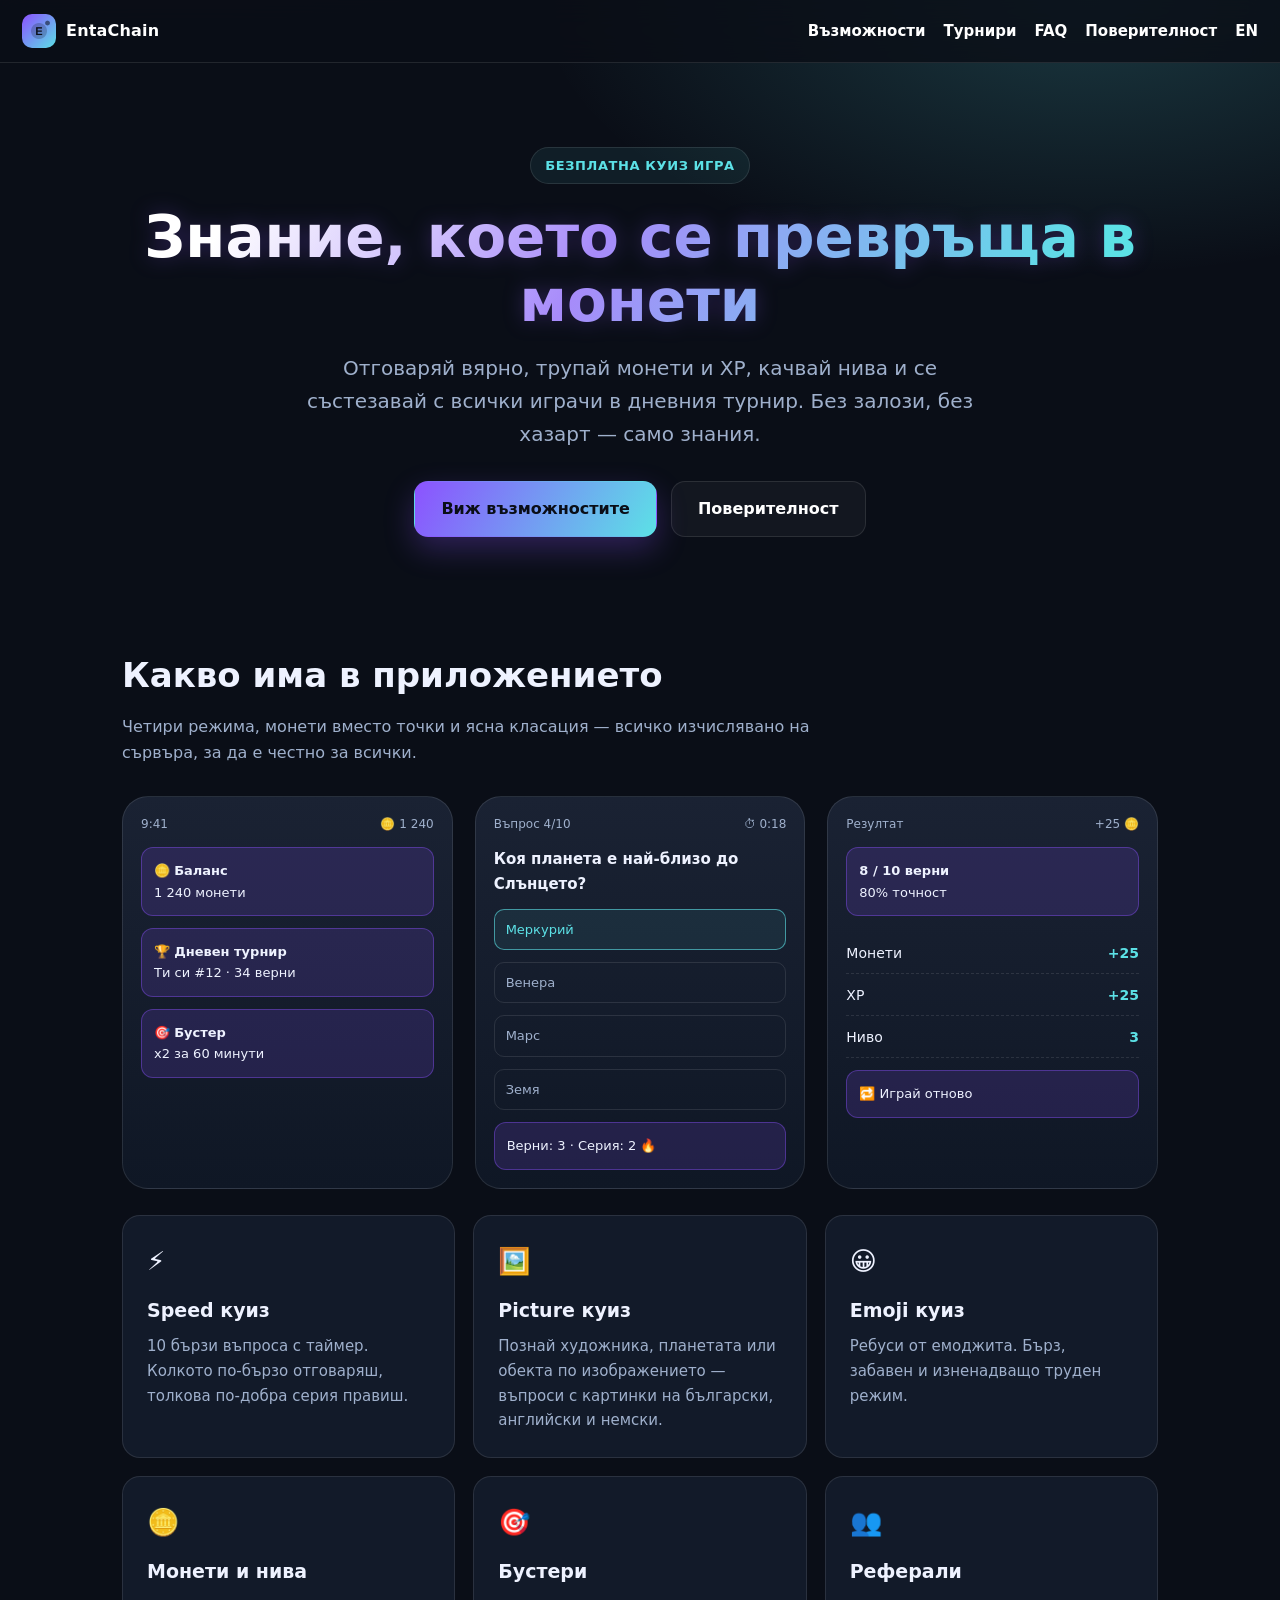
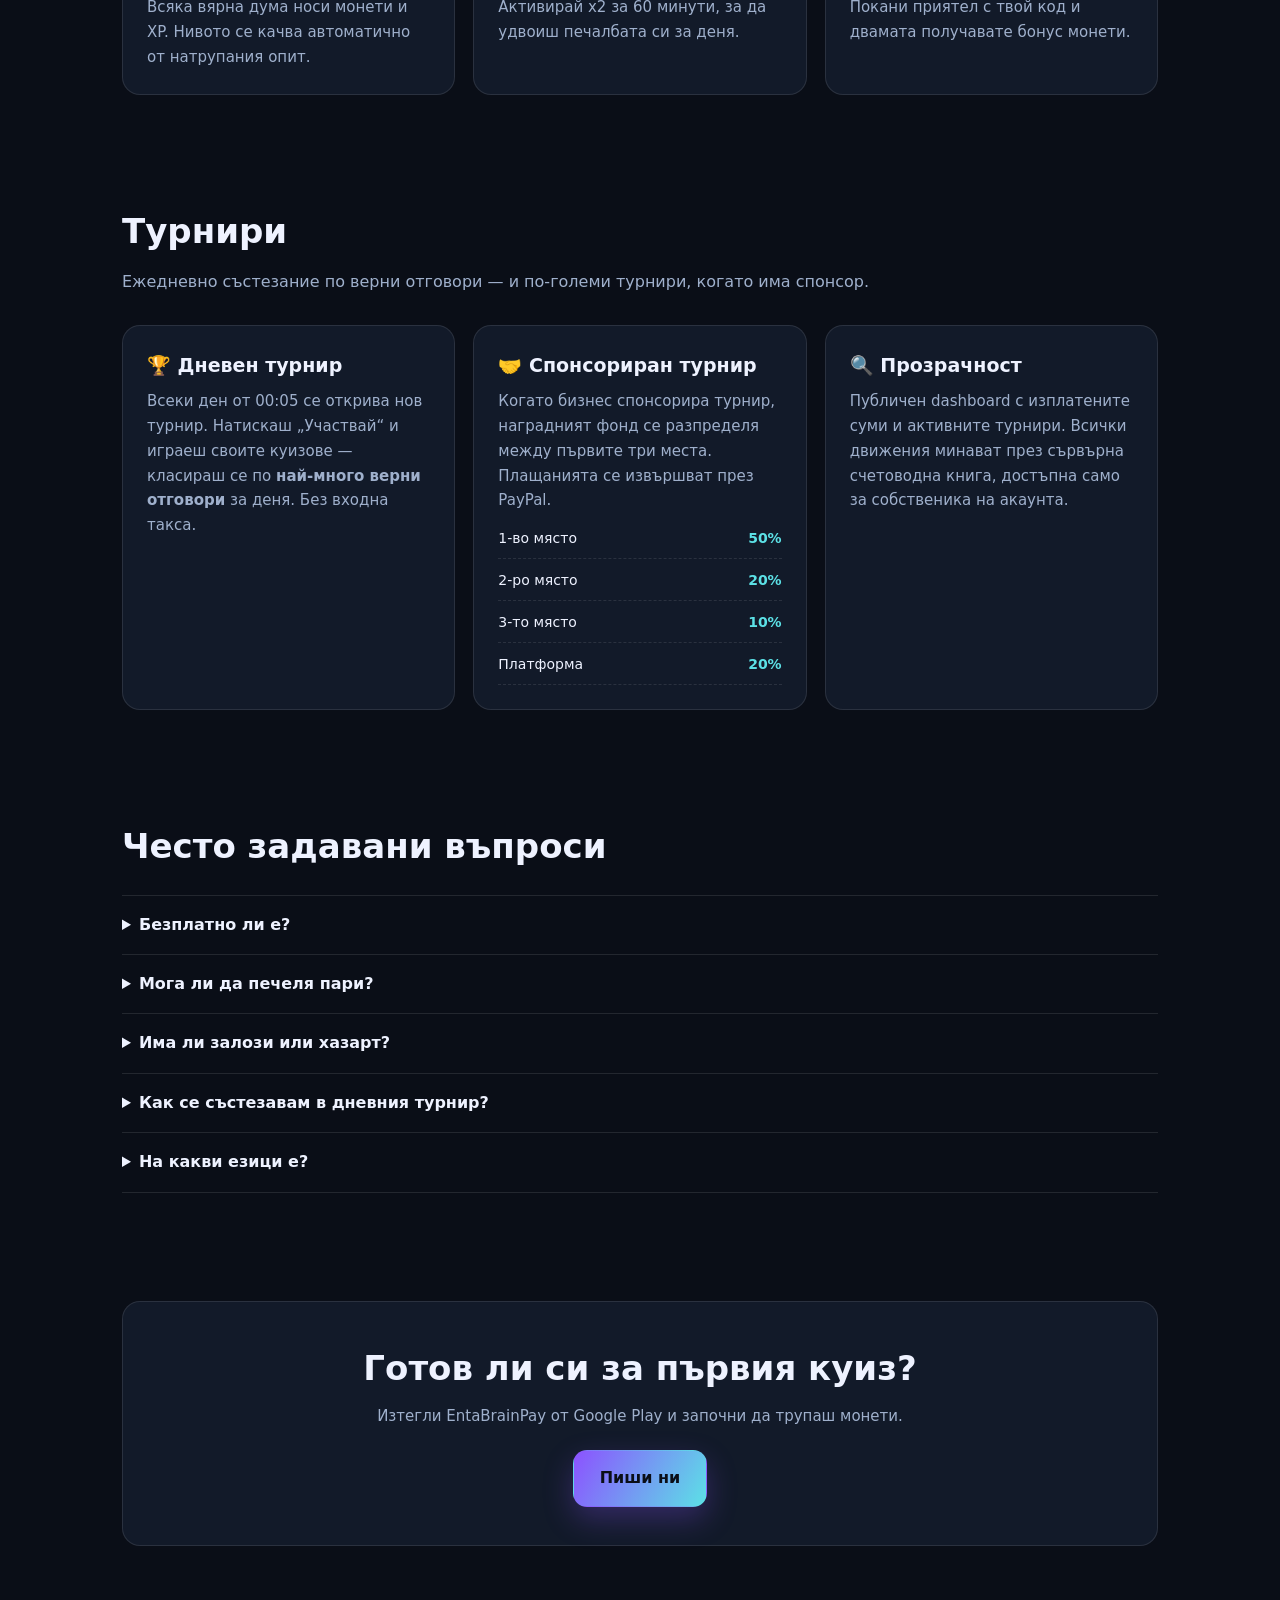
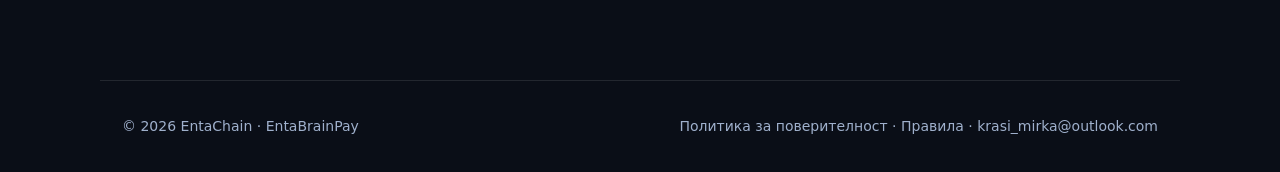
==== index.html @ c228e0cb "Начален сайт на EntaChain / EntaBrainPay" ====
<!DOCTYPE html>
<html lang="bg">
<head>
<meta charset="utf-8">
<meta name="viewport" content="width=device-width, initial-scale=1">
<title>EntaBrainPay — куиз игри с монети, нива и дневни турнири</title>
<meta name="description" content="EntaBrainPay е безплатна куиз игра: отговаряй вярно, трупай монети и XP, качвай нива и се състезавай в дневни турнири. Без залози и без хазарт.">
<meta name="theme-color" content="#0a0e17">
<link rel="canonical" href="https://promiraeva.github.io/entachain/">
<link rel="icon" type="image/png" href="media/logo.png">
<meta property="og:type" content="website">
<meta property="og:url" content="https://promiraeva.github.io/entachain/">
<meta property="og:title" content="EntaBrainPay — куиз игри с монети, нива и дневни турнири">
<meta property="og:description" content="EntaBrainPay е безплатна куиз игра: отговаряй вярно, трупай монети и XP, качвай нива и се състезавай в дневни турнири. Без залози и без хазарт.">
<meta property="og:image" content="https://promiraeva.github.io/entachain/media/og.png">
<meta property="og:locale" content="bg_BG">
<meta name="twitter:card" content="summary_large_image">
<meta name="twitter:title" content="EntaBrainPay — куиз игри с монети, нива и дневни турнири">
<meta name="twitter:description" content="EntaBrainPay е безплатна куиз игра: отговаряй вярно, трупай монети и XP, качвай нива и се състезавай в дневни турнири. Без залози и без хазарт.">
<link rel="stylesheet" href="style.css">

</head>
<body>
<header>
  <a class="brand" href="index.html"><img src="media/logo.png" alt="EntaChain logo">EntaChain</a>
  <nav>
    <a href="index.html#features">Възможности</a>
    <a href="index.html#tournaments">Турнири</a>
    <a href="index.html#faq">FAQ</a>
    <a href="privacy.html">Поверителност</a>
    <a href="en.html">EN</a>
  </nav>
</header>
<main>

<section class="hero">
  <div class="badge">Безплатна куиз игра</div>
  <h1>Знание, което се превръща в монети</h1>
  <p>Отговаряй вярно, трупай монети и XP, качвай нива и се състезавай с всички играчи в дневния турнир. Без залози, без хазарт — само знания.</p>
  <div class="cta">
    <a class="btn btn-primary" href="#features">Виж възможностите</a>
    <a class="btn btn-ghost" href="privacy.html">Поверителност</a>
  </div>
</section>

<section id="features">
  <h2>Какво има в приложението</h2>
  <p class="lead">Четири режима, монети вместо точки и ясна класация — всичко изчислявано на сървъра, за да е честно за всички.</p>
  
<div class="screens">
  <div class="phone">
    <div class="top"><span>9:41</span><span>🪙 1 240</span></div>
    <div class="pill">🪙 <b>Баланс</b><br>1 240 монети</div>
    <div class="pill">🏆 <b>Дневен турнир</b><br>Ти си #12 · 34 верни</div>
    <div class="pill">🎯 <b>Бустер</b><br>x2 за 60 минути</div>
  </div>
  <div class="phone">
    <div class="top"><span>Въпрос 4/10</span><span>⏱ 0:18</span></div>
    <div class="q">Коя планета е най-близо до Слънцето?</div>
    <div class="opt ok">Меркурий</div>
    <div class="opt">Венера</div>
    <div class="opt">Марс</div>
    <div class="opt">Земя</div>
    <div class="pill">Верни: 3 · Серия: 2 🔥</div>
  </div>
  <div class="phone">
    <div class="top"><span>Резултат</span><span>+25 🪙</span></div>
    <div class="pill"><b>8 / 10 верни</b><br>80% точност</div>
    <div class="kv">
      <div><span>Монети</span><span>+25</span></div>
      <div><span>XP</span><span>+25</span></div>
      <div><span>Ниво</span><span>3</span></div>
    </div>
    <div class="pill">🔁 Играй отново</div>
  </div>
</div>

  <div class="grid" style="margin-top:26px">
    <div class="card"><span class="emoji">⚡</span><h3>Speed куиз</h3><p>10 бързи въпроса с таймер. Колкото по-бързо отговаряш, толкова по-добра серия правиш.</p></div>
    <div class="card"><span class="emoji">🖼️</span><h3>Picture куиз</h3><p>Познай художника, планетата или обекта по изображението — въпроси с картинки на български, английски и немски.</p></div>
    <div class="card"><span class="emoji">😀</span><h3>Emoji куиз</h3><p>Ребуси от емоджита. Бърз, забавен и изненадващо труден режим.</p></div>
    <div class="card"><span class="emoji">🪙</span><h3>Монети и нива</h3><p>Всяка вярна дума носи монети и XP. Нивото се качва автоматично от натрупания опит.</p></div>
    <div class="card"><span class="emoji">🎯</span><h3>Бустери</h3><p>Активирай x2 за 60 минути, за да удвоиш печалбата си за деня.</p></div>
    <div class="card"><span class="emoji">👥</span><h3>Реферали</h3><p>Покани приятел с твой код и двамата получавате бонус монети.</p></div>
  </div>
</section>

<section id="tournaments">
  <h2>Турнири</h2>
  <p class="lead">Ежедневно състезание по верни отговори — и по-големи турнири, когато има спонсор.</p>
  <div class="grid">
    <div class="card">
      <h3>🏆 Дневен турнир</h3>
      <p>Всеки ден от 00:05 се открива нов турнир. Натискаш „Участвай“ и играеш своите куизове — класираш се по <b>най-много верни отговори</b> за деня. Без входна такса.</p>
    </div>
    <div class="card">
      <h3>🤝 Спонсориран турнир</h3>
      <p>Когато бизнес спонсорира турнир, наградният фонд се разпределя между първите три места. Плащанията се извършват през PayPal.</p>
      <div class="kv">
        <div><span>1-во място</span><span>50%</span></div>
        <div><span>2-ро място</span><span>20%</span></div>
        <div><span>3-то място</span><span>10%</span></div>
        <div><span>Платформа</span><span>20%</span></div>
      </div>
    </div>
    <div class="card">
      <h3>🔍 Прозрачност</h3>
      <p>Публичен dashboard с изплатените суми и активните турнири. Всички движения минават през сървърна счетоводна книга, достъпна само за собственика на акаунта.</p>
    </div>
  </div>
</section>

<section id="faq">
  <h2>Често задавани въпроси</h2>
  <div class="faq">
    <details><summary>Безплатно ли е?</summary><p>Да. Приложението е безплатно и се финансира от реклами. Няма входни такси и не се изисква депозит.</p></details>
    <details><summary>Мога ли да печеля пари?</summary><p>Парични награди има само в спонсорирани турнири — когато бизнес е осигурил награден фонд. Изплащането е през PayPal при минимум 0,50 €.</p></details>
    <details><summary>Има ли залози или хазарт?</summary><p>Не. Няма залози, казино механики или плащане за участие. Резултатът зависи само от верните отговори.</p></details>
    <details><summary>Как се състезавам в дневния турнир?</summary><p>Отваряш картата „Дневен турнир“ на началната страница, натискаш „Участвай“ и играеш куизове. Класирането е по брой верни отговори за деня.</p></details>
    <details><summary>На какви езици е?</summary><p>Български, английски и немски — с отделна банка от въпроси за всеки език.</p></details>
  </div>
</section>

<section>
  <div class="card" style="text-align:center;padding:38px">
    <h2 style="margin-bottom:8px">Готов ли си за първия куиз?</h2>
    <p class="lead" style="margin:0 auto 22px">Изтегли EntaBrainPay от Google Play и започни да трупаш монети.</p>
    <a class="btn btn-primary" href="mailto:krasi_mirka@outlook.com?subject=EntaBrainPay">Пиши ни</a>
  </div>
</section>
</main>
<footer>
  <div>© 2026 EntaChain · EntaBrainPay</div>
  <div>
    <a href="privacy.html">Политика за поверителност</a> ·
    <a href="terms.html">Правила</a> ·
    <a href="mailto:krasi_mirka@outlook.com">krasi_mirka@outlook.com</a>
  </div>
</footer>
</body>
</html>
---- style.css ----
:root{
  --purple:#8c52ff; --purple-soft:#a78bfa; --cyan:#5ce1e6;
  --dark:#0a0e17; --card:#121a29; --line:rgba(255,255,255,.10);
  --text:#eef2ff; --muted:#9fb0cc;
}
*{box-sizing:border-box}
html{scroll-behavior:smooth}
body{
  margin:0; font-family:'Inter',system-ui,-apple-system,'Segoe UI',Roboto,sans-serif;
  background:radial-gradient(1200px 600px at 15% -10%,rgba(140,82,255,.35),transparent 60%),
             radial-gradient(1000px 500px at 85% 0%,rgba(92,225,230,.20),transparent 55%),
             var(--dark);
  color:var(--text); line-height:1.65; -webkit-font-smoothing:antialiased;
}
a{color:var(--cyan);text-decoration:none}
a:hover{text-decoration:underline}
header{
  position:sticky;top:0;z-index:50;display:flex;align-items:center;justify-content:space-between;
  gap:16px;padding:14px 22px;background:rgba(10,14,23,.82);backdrop-filter:blur(14px);
  border-bottom:1px solid var(--line);flex-wrap:wrap;
}
.brand{display:flex;align-items:center;gap:10px;font-weight:800;letter-spacing:.2px;color:#fff}
.brand img{height:34px;width:34px;border-radius:10px}
nav{display:flex;gap:18px;flex-wrap:wrap}
nav a{color:#fff;font-weight:600;font-size:15px}
nav a:hover{color:var(--cyan);text-decoration:none}
main{max-width:1080px;margin:0 auto;padding:0 22px 80px}
.hero{padding:84px 0 56px;text-align:center}
.hero h1{
  font-size:clamp(34px,5.2vw,58px);line-height:1.1;margin:0 0 18px;
  background:linear-gradient(120deg,#fff 10%,var(--purple-soft) 45%,var(--cyan) 90%);
  -webkit-background-clip:text;background-clip:text;color:transparent;
  filter:drop-shadow(0 0 10px rgba(140,82,255,.25));
}
.hero p{font-size:clamp(16px,2vw,20px);color:var(--muted);max-width:680px;margin:0 auto 30px}
.badge{
  display:inline-block;padding:7px 14px;border:1px solid var(--line);border-radius:999px;
  color:var(--cyan);font-size:13px;font-weight:700;letter-spacing:.6px;text-transform:uppercase;
  margin-bottom:22px;background:rgba(92,225,230,.08)
}
.cta{display:flex;gap:14px;justify-content:center;flex-wrap:wrap}
.btn{
  display:inline-flex;align-items:center;gap:8px;padding:14px 26px;border-radius:14px;
  font-weight:700;border:1px solid transparent;transition:transform .15s ease,box-shadow .15s ease;
}
.btn:hover{transform:translateY(-2px);text-decoration:none}
.btn-primary{background:linear-gradient(120deg,var(--purple),var(--cyan));color:#0a0e17;box-shadow:0 12px 30px rgba(140,82,255,.28)}
.btn-ghost{border-color:var(--line);color:#fff;background:rgba(255,255,255,.04)}
section{padding:54px 0}
h2{font-size:clamp(24px,3vw,34px);margin:0 0 10px}
.lead{color:var(--muted);margin:0 0 30px;max-width:760px}
.grid{display:grid;gap:18px;grid-template-columns:repeat(auto-fit,minmax(250px,1fr))}
.card{
  background:var(--card);border:1px solid var(--line);border-radius:18px;padding:24px;
  transition:transform .16s ease,border-color .16s ease;
}
.card:hover{transform:translateY(-3px);border-color:rgba(140,82,255,.55)}
.card h3{margin:0 0 8px;font-size:19px}
.card p{margin:0;color:var(--muted);font-size:15px}
.emoji{font-size:26px;display:block;margin-bottom:12px}
.screens{display:grid;gap:22px;grid-template-columns:repeat(auto-fit,minmax(230px,1fr));margin-top:10px}
.phone{
  background:linear-gradient(180deg,#1a2233,#0f1725);border:1px solid var(--line);border-radius:26px;
  padding:18px;min-height:380px;display:flex;flex-direction:column;gap:12px;
}
.phone .top{display:flex;justify-content:space-between;font-size:12px;color:var(--muted)}
.phone .pill{background:rgba(140,82,255,.16);border:1px solid rgba(140,82,255,.4);border-radius:12px;padding:12px;font-size:13px}
.phone .q{font-weight:700;font-size:15px}
.phone .opt{border:1px solid var(--line);border-radius:10px;padding:9px 11px;font-size:13px;color:var(--muted)}
.phone .opt.ok{border-color:rgba(92,225,230,.6);color:var(--cyan);background:rgba(92,225,230,.08)}
.kv{display:grid;gap:10px;margin-top:14px}
.kv div{display:flex;justify-content:space-between;border-bottom:1px dashed var(--line);padding-bottom:8px;font-size:14px}
.kv span:last-child{color:var(--cyan);font-weight:700}
.faq{border-top:1px solid var(--line);margin-top:20px}
.faq details{border-bottom:1px solid var(--line);padding:16px 0}
.faq summary{cursor:pointer;font-weight:700;font-size:16px}
.faq p{color:var(--muted);margin:10px 0 0}
footer{
  border-top:1px solid var(--line);padding:34px 22px;color:var(--muted);font-size:14px;
  display:flex;gap:18px;justify-content:space-between;flex-wrap:wrap;max-width:1080px;margin:0 auto;
}
footer a{color:var(--muted)}
.prose{max-width:820px}
.prose h2{margin-top:34px}
.prose h3{margin:24px 0 6px;font-size:17px}
.prose p,.prose li{color:var(--muted);font-size:15.5px}
.prose ul{padding-left:20px}
.note{
  background:rgba(92,225,230,.07);border:1px solid rgba(92,225,230,.3);
  border-radius:14px;padding:16px 18px;color:#cfe9ee;font-size:15px;margin:18px 0;
}
@media (max-width:768px){
  header{padding:12px 16px}
  nav{gap:12px;font-size:14px}
  .hero{padding:56px 0 36px}
  footer{flex-direction:column}
}
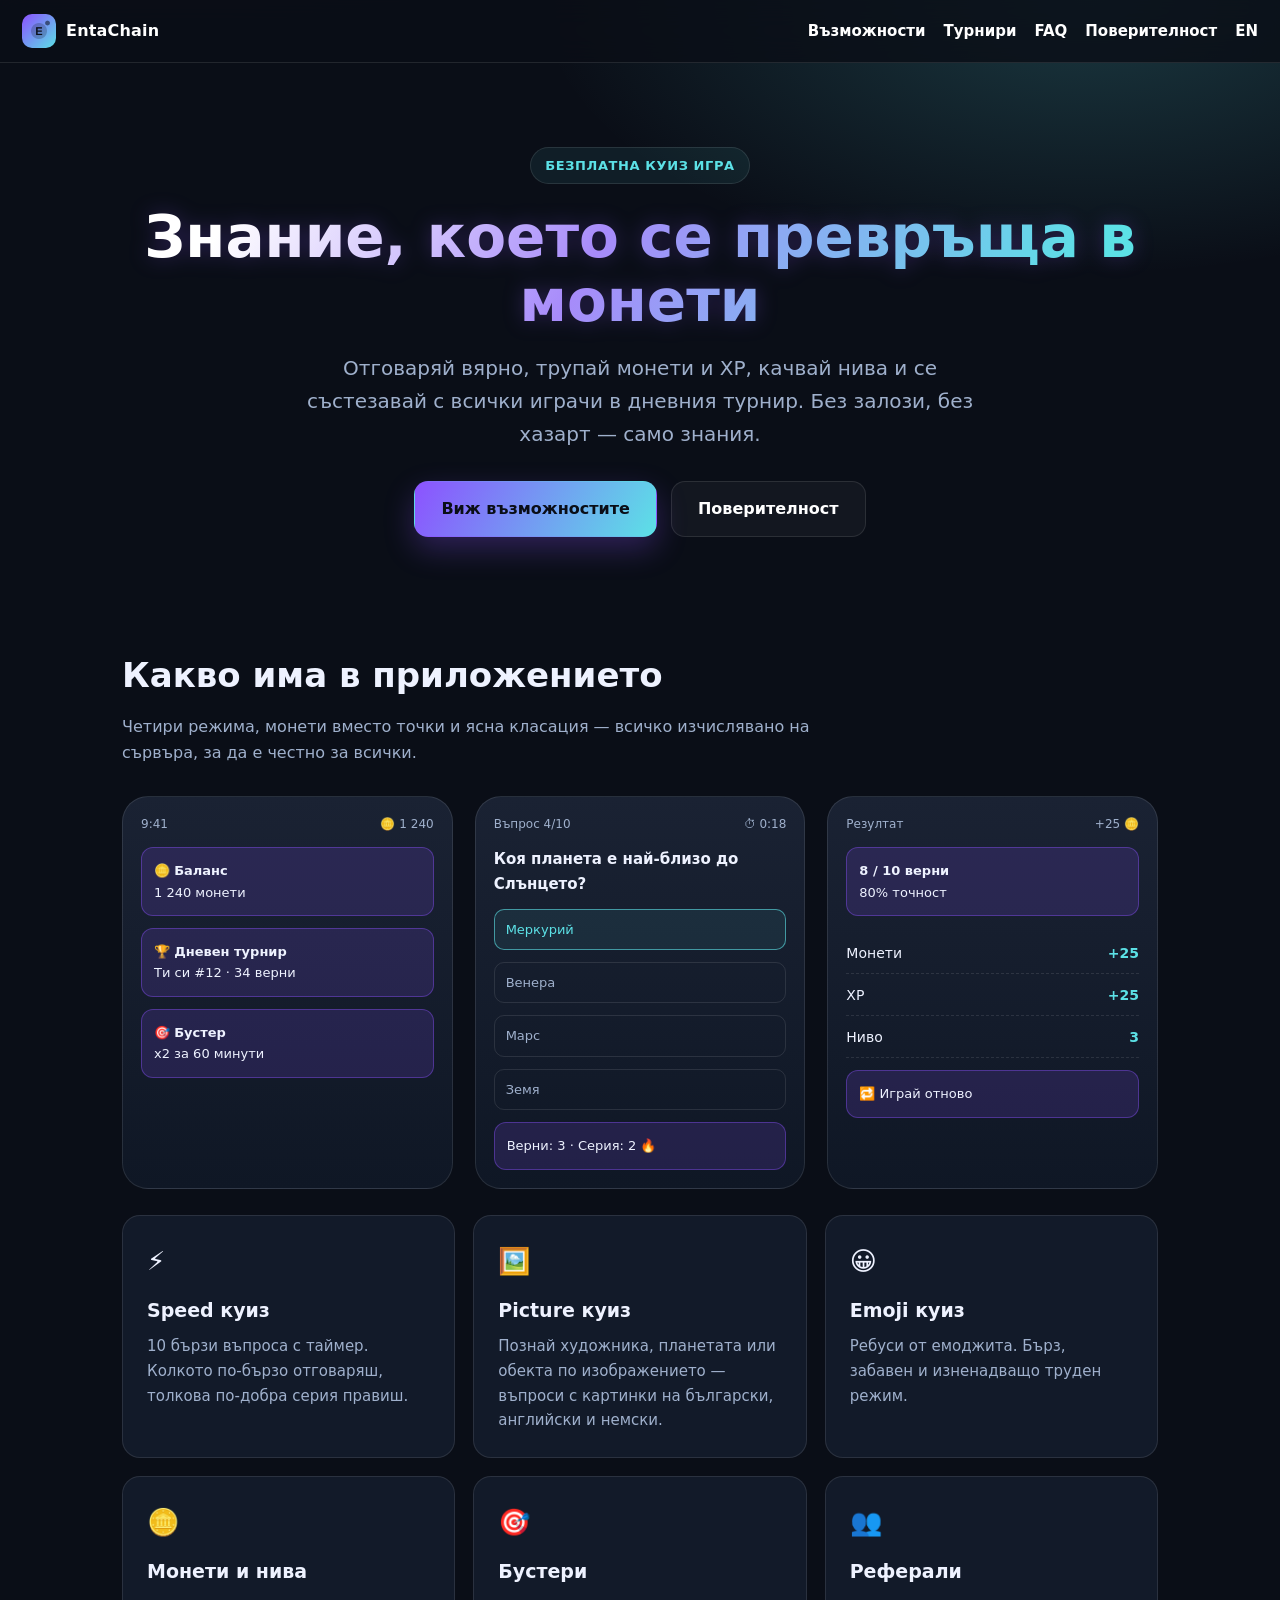
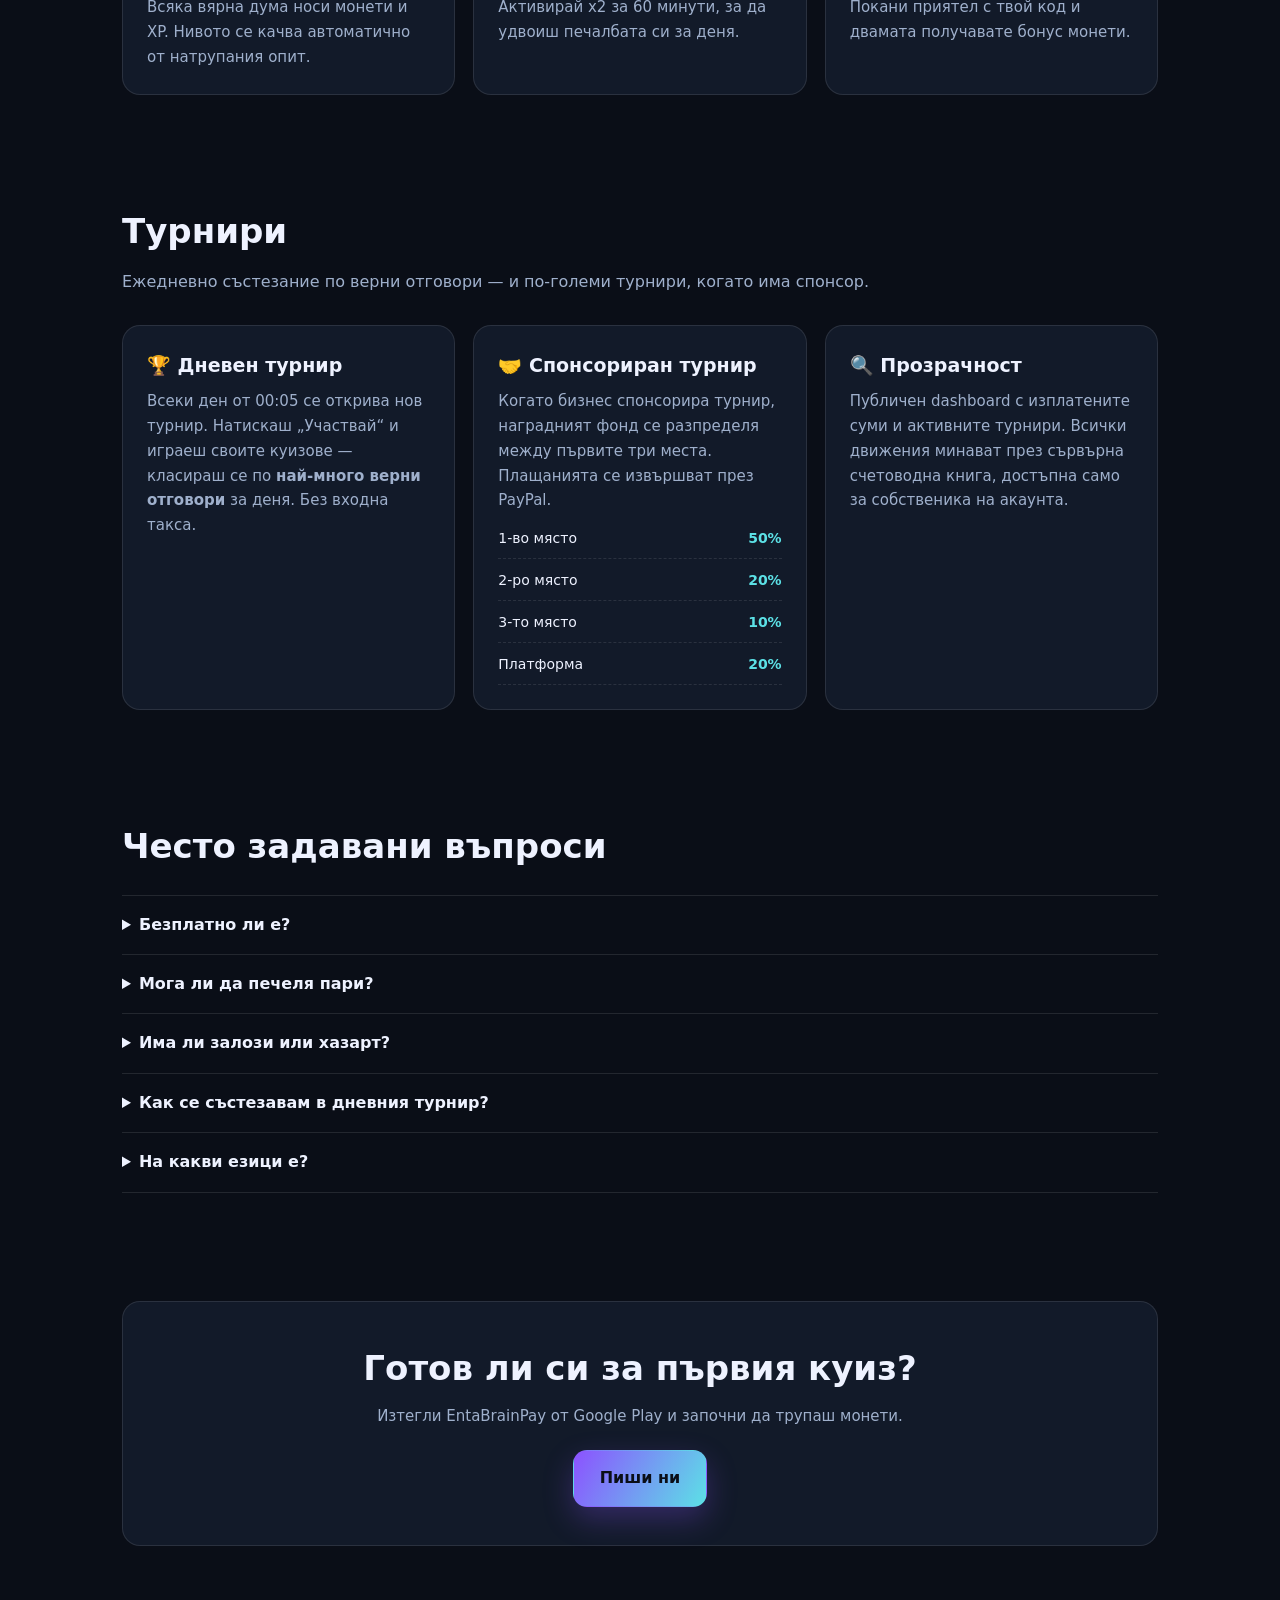
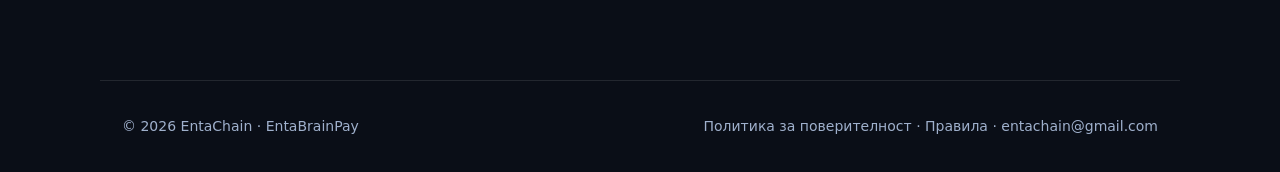
==== commit add71b6d: "Смяна на контактния имейл на entachain@gmail.com" ====
--- a/index.html
+++ b/index.html
@@ -125,7 +125,7 @@
   <div class="card" style="text-align:center;padding:38px">
     <h2 style="margin-bottom:8px">Готов ли си за първия куиз?</h2>
     <p class="lead" style="margin:0 auto 22px">Изтегли EntaBrainPay от Google Play и започни да трупаш монети.</p>
-    <a class="btn btn-primary" href="mailto:krasi_mirka@outlook.com?subject=EntaBrainPay">Пиши ни</a>
+    <a class="btn btn-primary" href="mailto:entachain@gmail.com?subject=EntaBrainPay">Пиши ни</a>
   </div>
 </section>
 </main>
@@ -134,7 +134,7 @@
   <div>
     <a href="privacy.html">Политика за поверителност</a> ·
     <a href="terms.html">Правила</a> ·
-    <a href="mailto:krasi_mirka@outlook.com">krasi_mirka@outlook.com</a>
+    <a href="mailto:entachain@gmail.com">entachain@gmail.com</a>
   </div>
 </footer>
 </body>
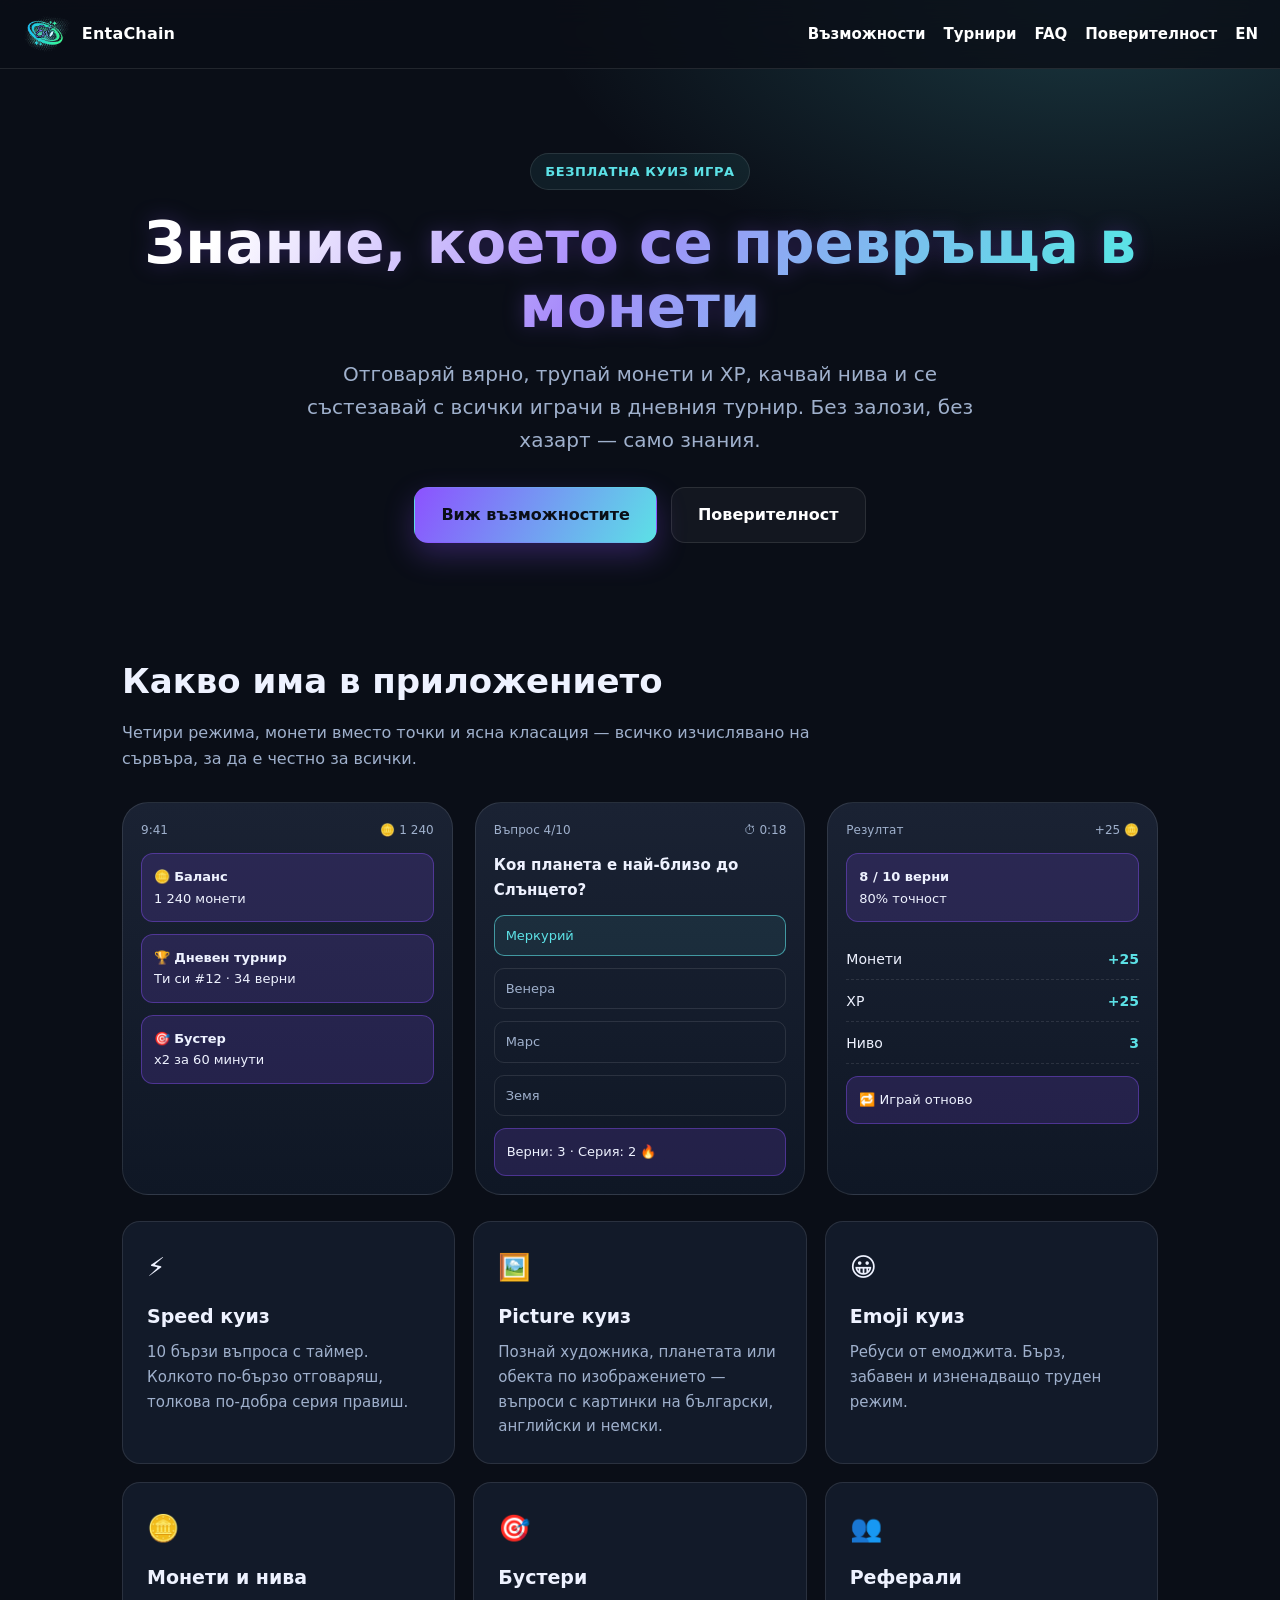
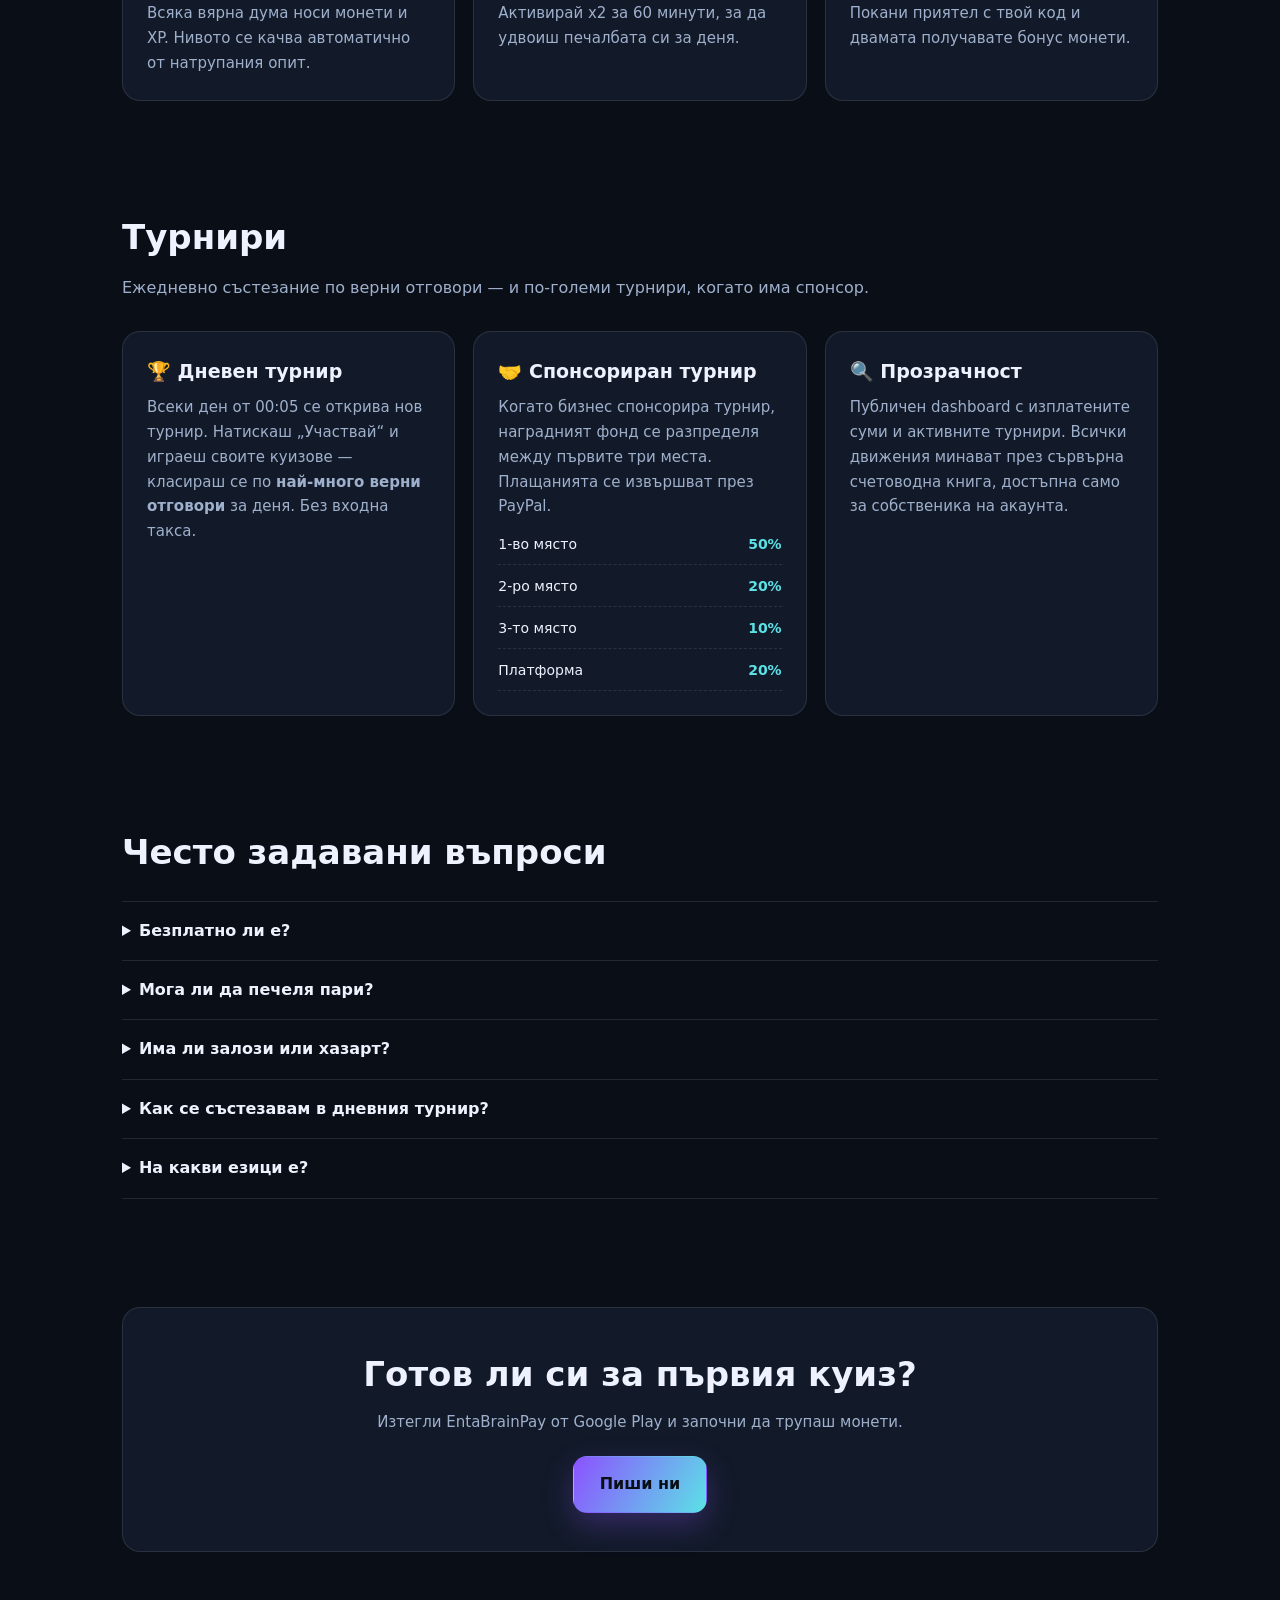
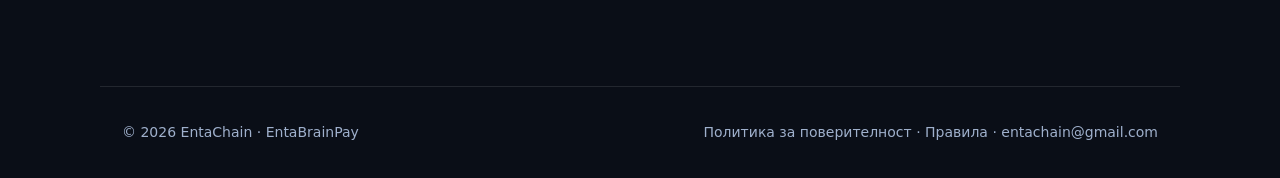
==== commit c49ec054: "Ново лого (Enta) в хедъра, favicon и og изображение" ====
--- a/index.html
+++ b/index.html
@@ -6,13 +6,13 @@
 <title>EntaBrainPay — куиз игри с монети, нива и дневни турнири</title>
 <meta name="description" content="EntaBrainPay е безплатна куиз игра: отговаряй вярно, трупай монети и XP, качвай нива и се състезавай в дневни турнири. Без залози и без хазарт.">
 <meta name="theme-color" content="#0a0e17">
-<link rel="canonical" href="https://promiraeva.github.io/entachain/">
-<link rel="icon" type="image/png" href="media/logo.png">
+<link rel="canonical" href="https://entachain.github.io/entachain/">
+<link rel="icon" type="image/png" href="media/icon.png">
 <meta property="og:type" content="website">
-<meta property="og:url" content="https://promiraeva.github.io/entachain/">
+<meta property="og:url" content="https://entachain.github.io/entachain/">
 <meta property="og:title" content="EntaBrainPay — куиз игри с монети, нива и дневни турнири">
 <meta property="og:description" content="EntaBrainPay е безплатна куиз игра: отговаряй вярно, трупай монети и XP, качвай нива и се състезавай в дневни турнири. Без залози и без хазарт.">
-<meta property="og:image" content="https://promiraeva.github.io/entachain/media/og.png">
+<meta property="og:image" content="https://entachain.github.io/entachain/media/og.png">
 <meta property="og:locale" content="bg_BG">
 <meta name="twitter:card" content="summary_large_image">
 <meta name="twitter:title" content="EntaBrainPay — куиз игри с монети, нива и дневни турнири">
--- a/style.css
+++ b/style.css
@@ -21,7 +21,7 @@
   border-bottom:1px solid var(--line);flex-wrap:wrap;
 }
 .brand{display:flex;align-items:center;gap:10px;font-weight:800;letter-spacing:.2px;color:#fff}
-.brand img{height:34px;width:34px;border-radius:10px}
+.brand img{height:40px;width:auto;display:block}
 nav{display:flex;gap:18px;flex-wrap:wrap}
 nav a{color:#fff;font-weight:600;font-size:15px}
 nav a:hover{color:var(--cyan);text-decoration:none}
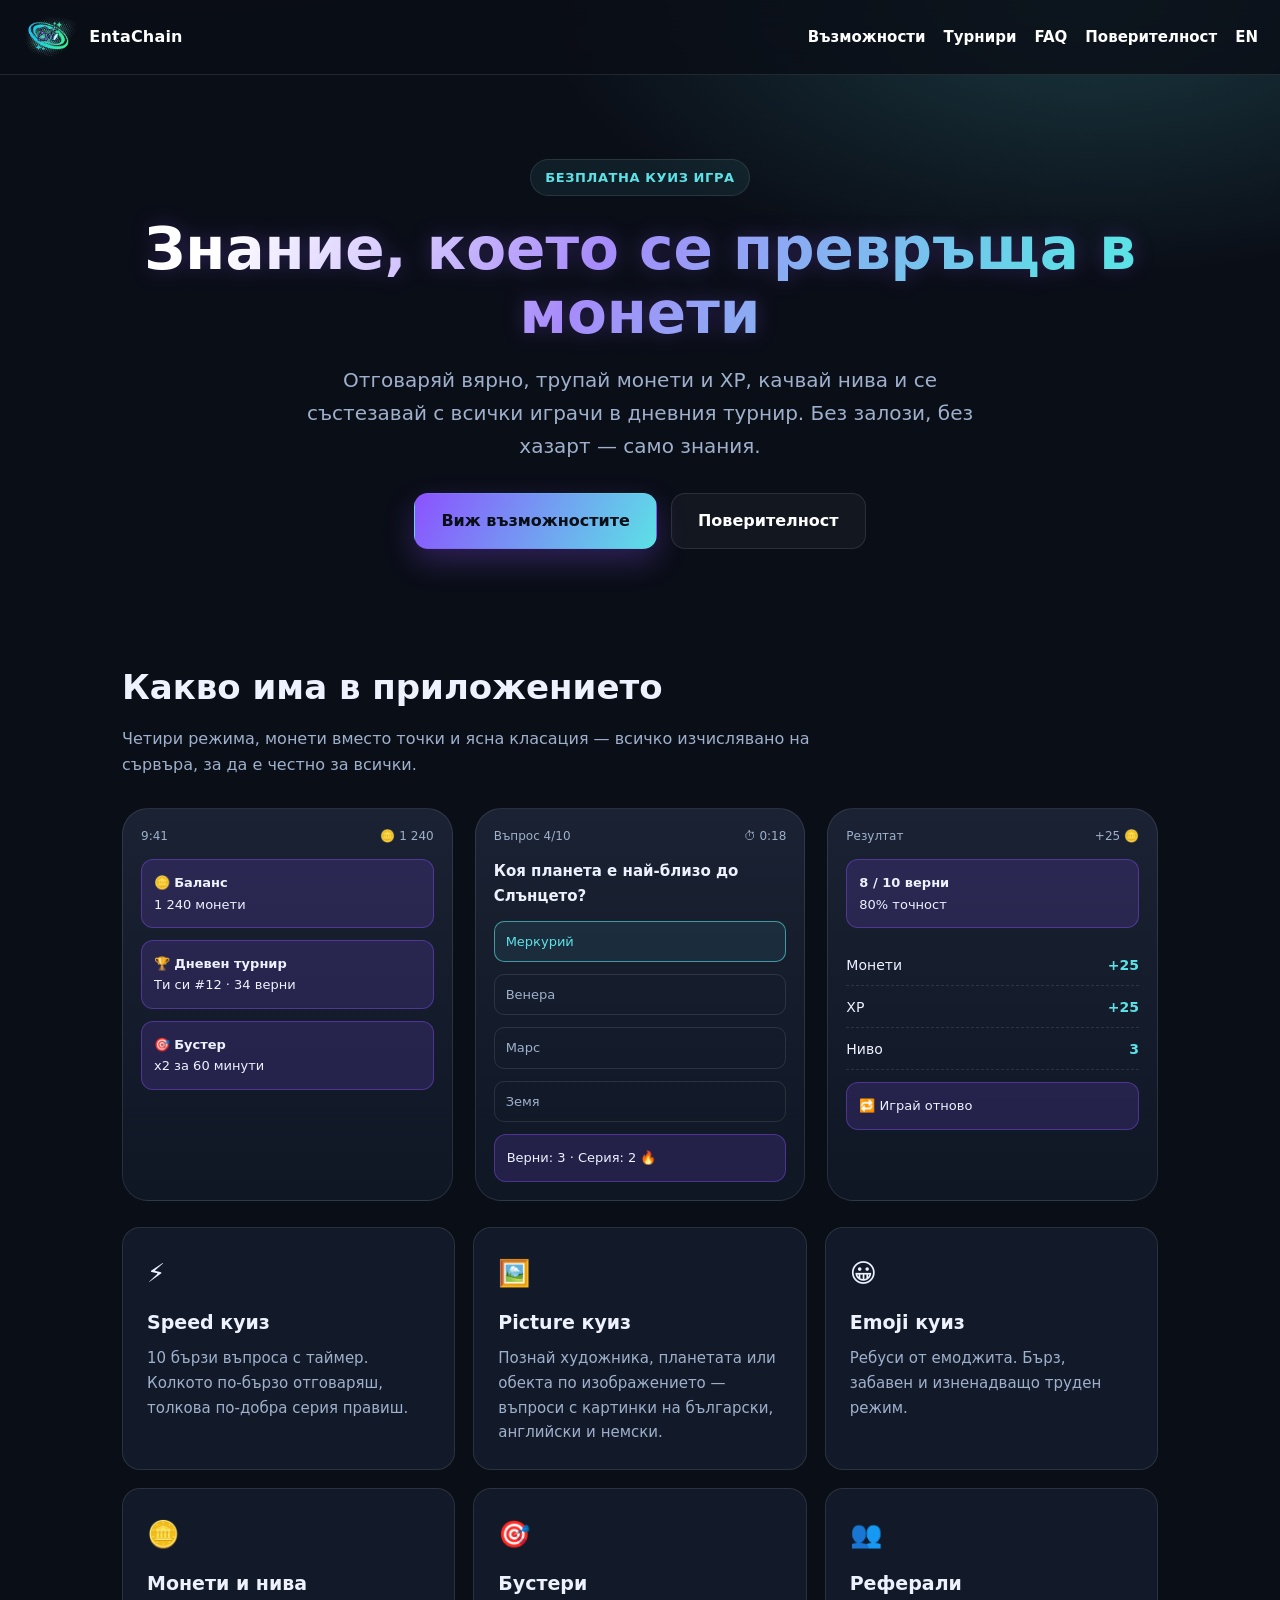
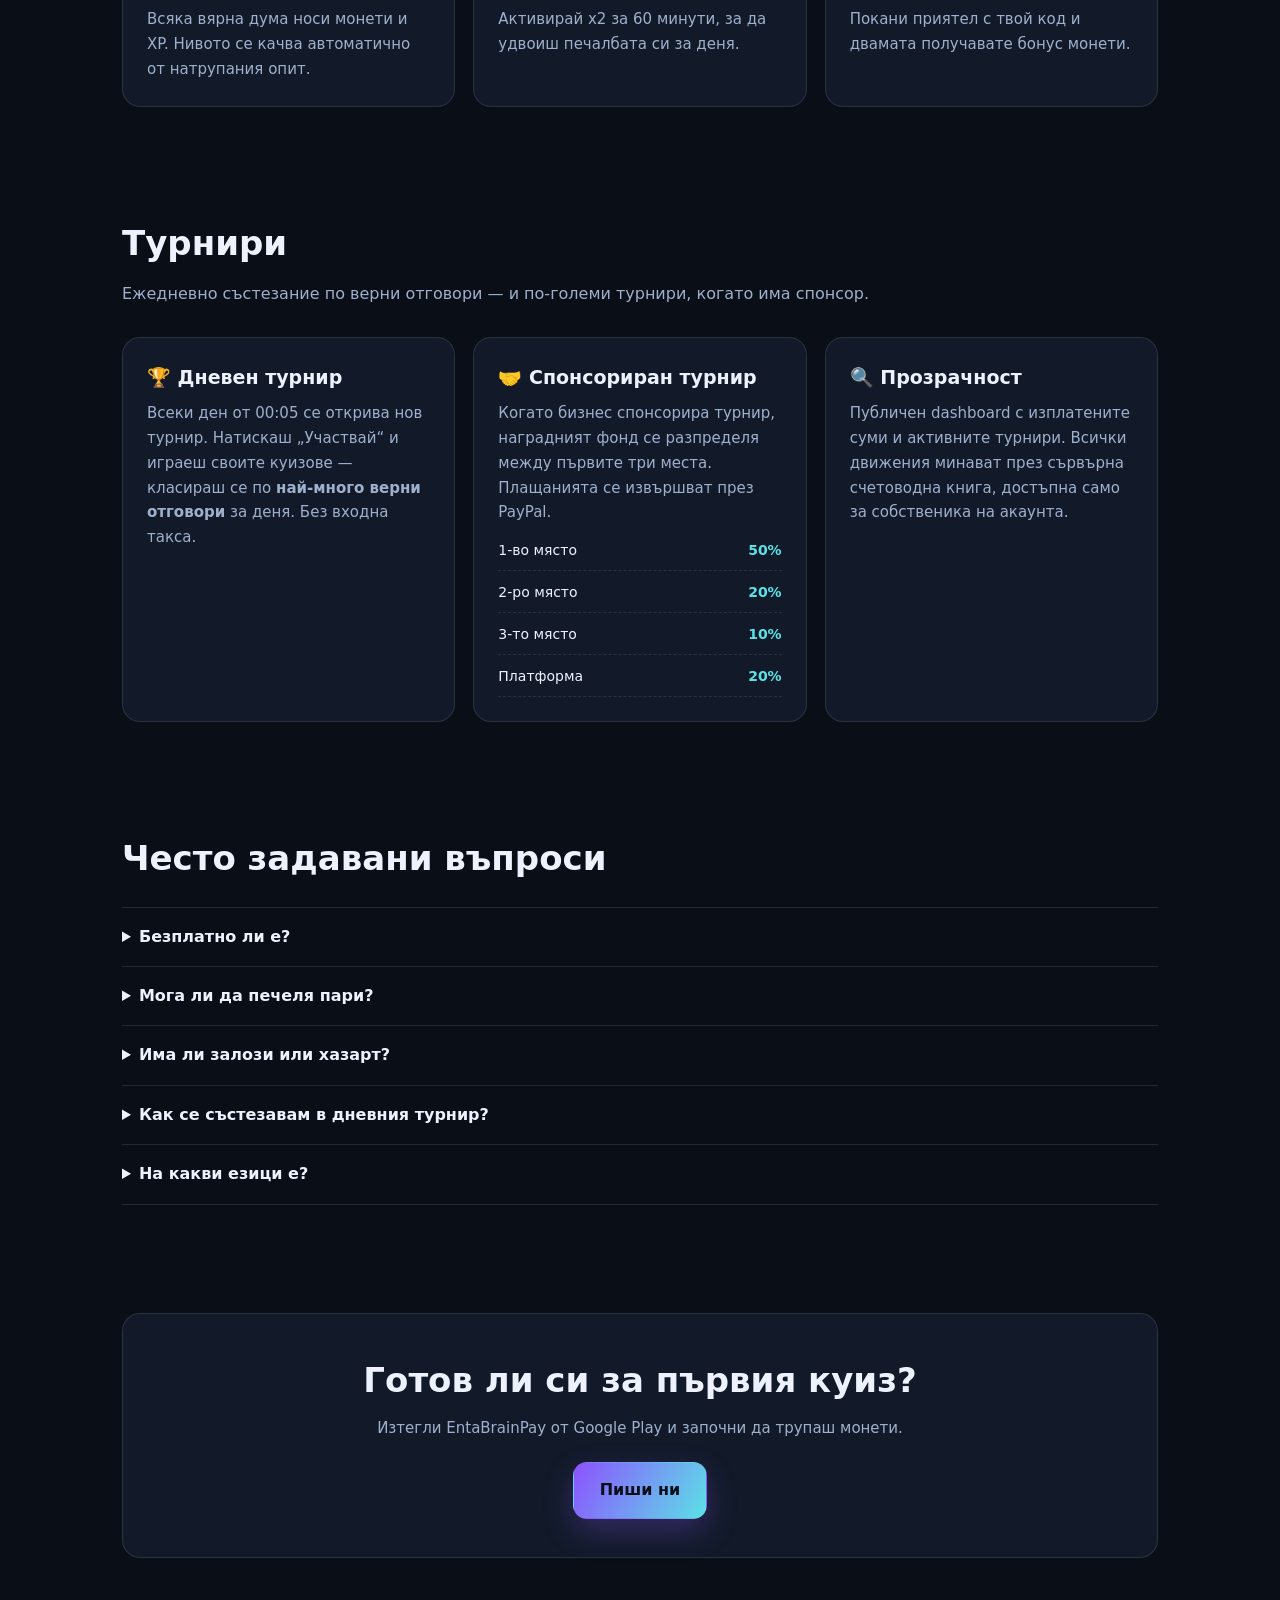
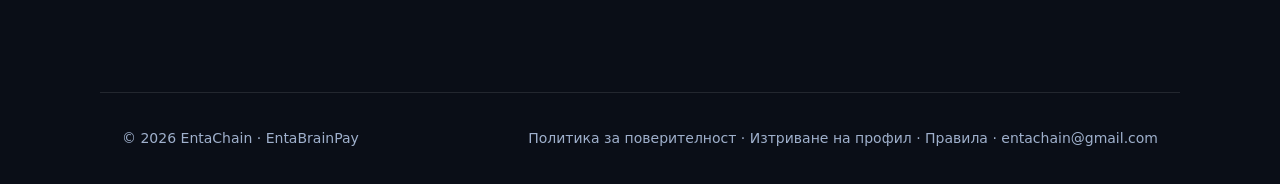
==== commit 77eb1067: "Страница за изтриване на профил (BG/EN) за изискването на Google Play" ====
--- a/index.html
+++ b/index.html
@@ -132,7 +132,7 @@
 <footer>
   <div>© 2026 EntaChain · EntaBrainPay</div>
   <div>
-    <a href="privacy.html">Политика за поверителност</a> ·
+    <a href="privacy.html">Политика за поверителност</a> · <a href="delete-account.html">Изтриване на профил</a> ·
     <a href="terms.html">Правила</a> ·
     <a href="mailto:entachain@gmail.com">entachain@gmail.com</a>
   </div>
--- a/style.css
+++ b/style.css
@@ -21,7 +21,7 @@
   border-bottom:1px solid var(--line);flex-wrap:wrap;
 }
 .brand{display:flex;align-items:center;gap:10px;font-weight:800;letter-spacing:.2px;color:#fff}
-.brand img{height:40px;width:auto;display:block}
+.brand img{height:46px;width:auto;display:block}
 nav{display:flex;gap:18px;flex-wrap:wrap}
 nav a{color:#fff;font-weight:600;font-size:15px}
 nav a:hover{color:var(--cyan);text-decoration:none}
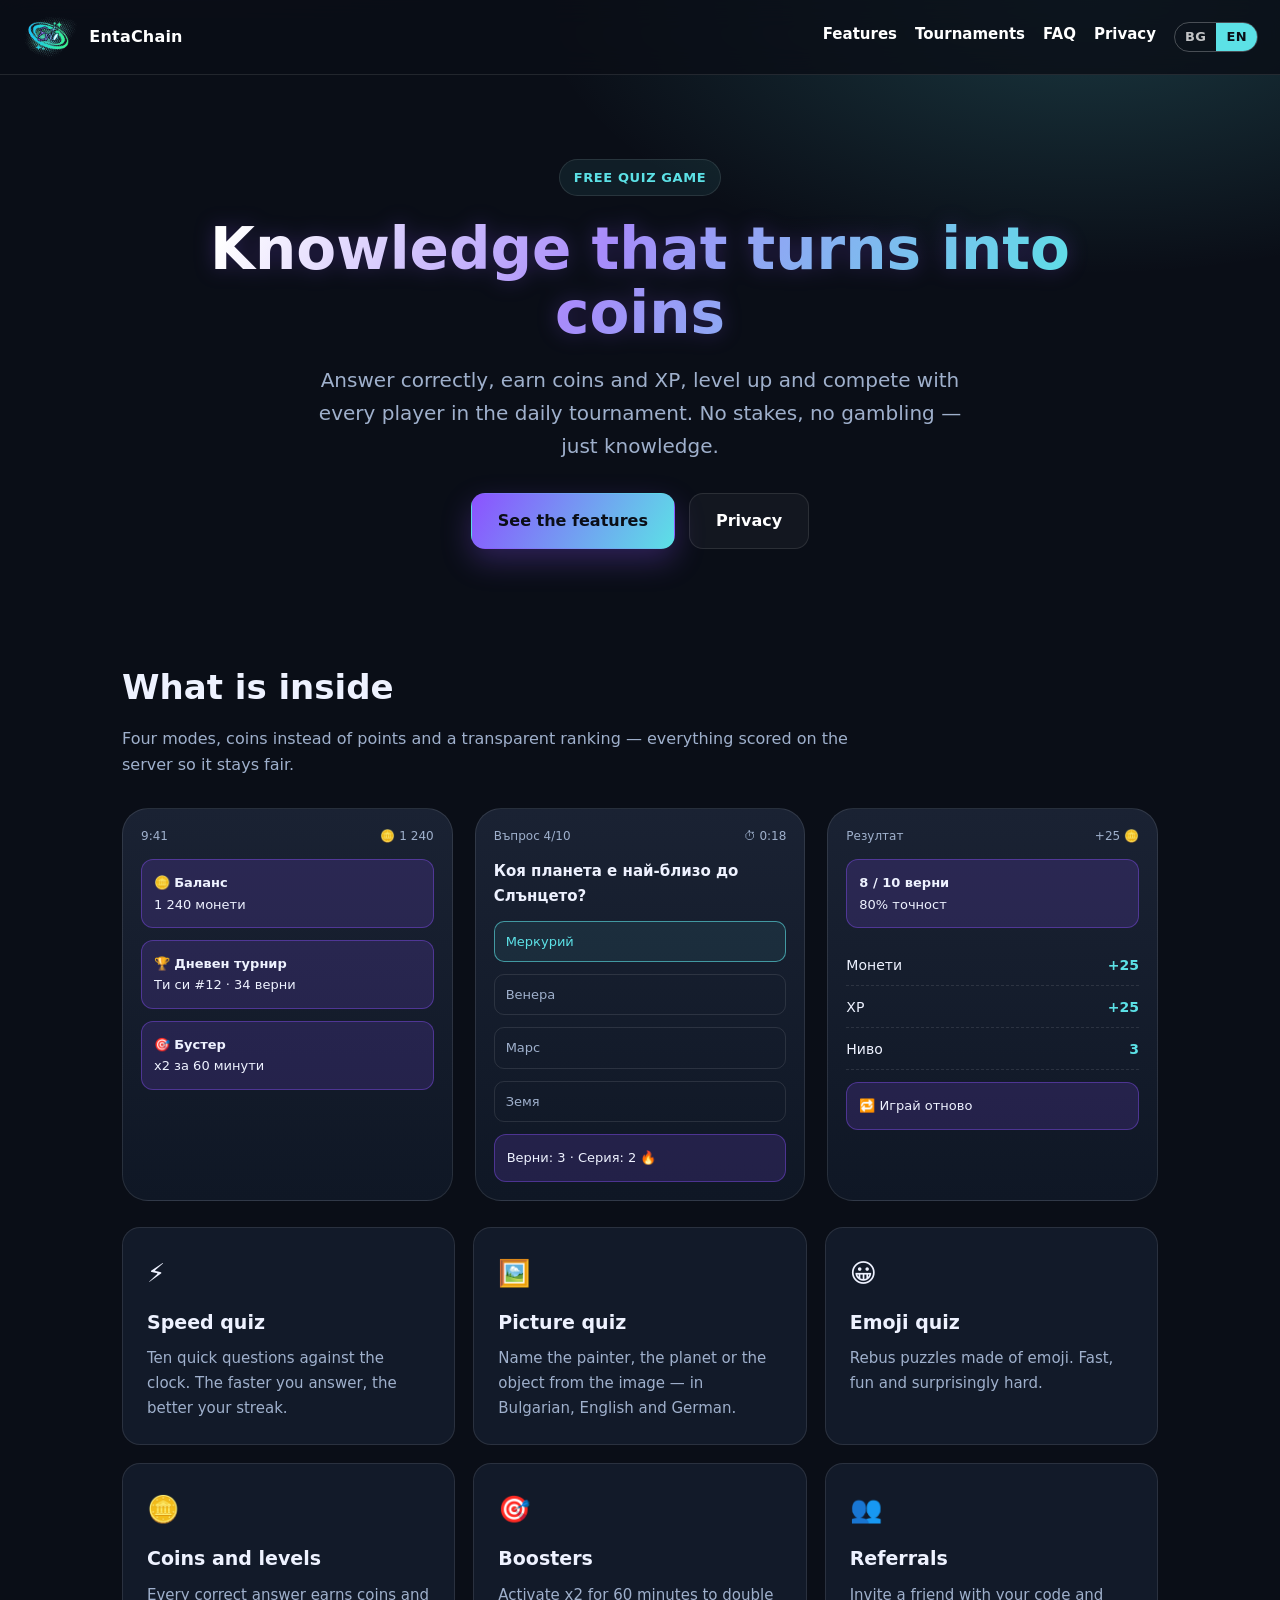
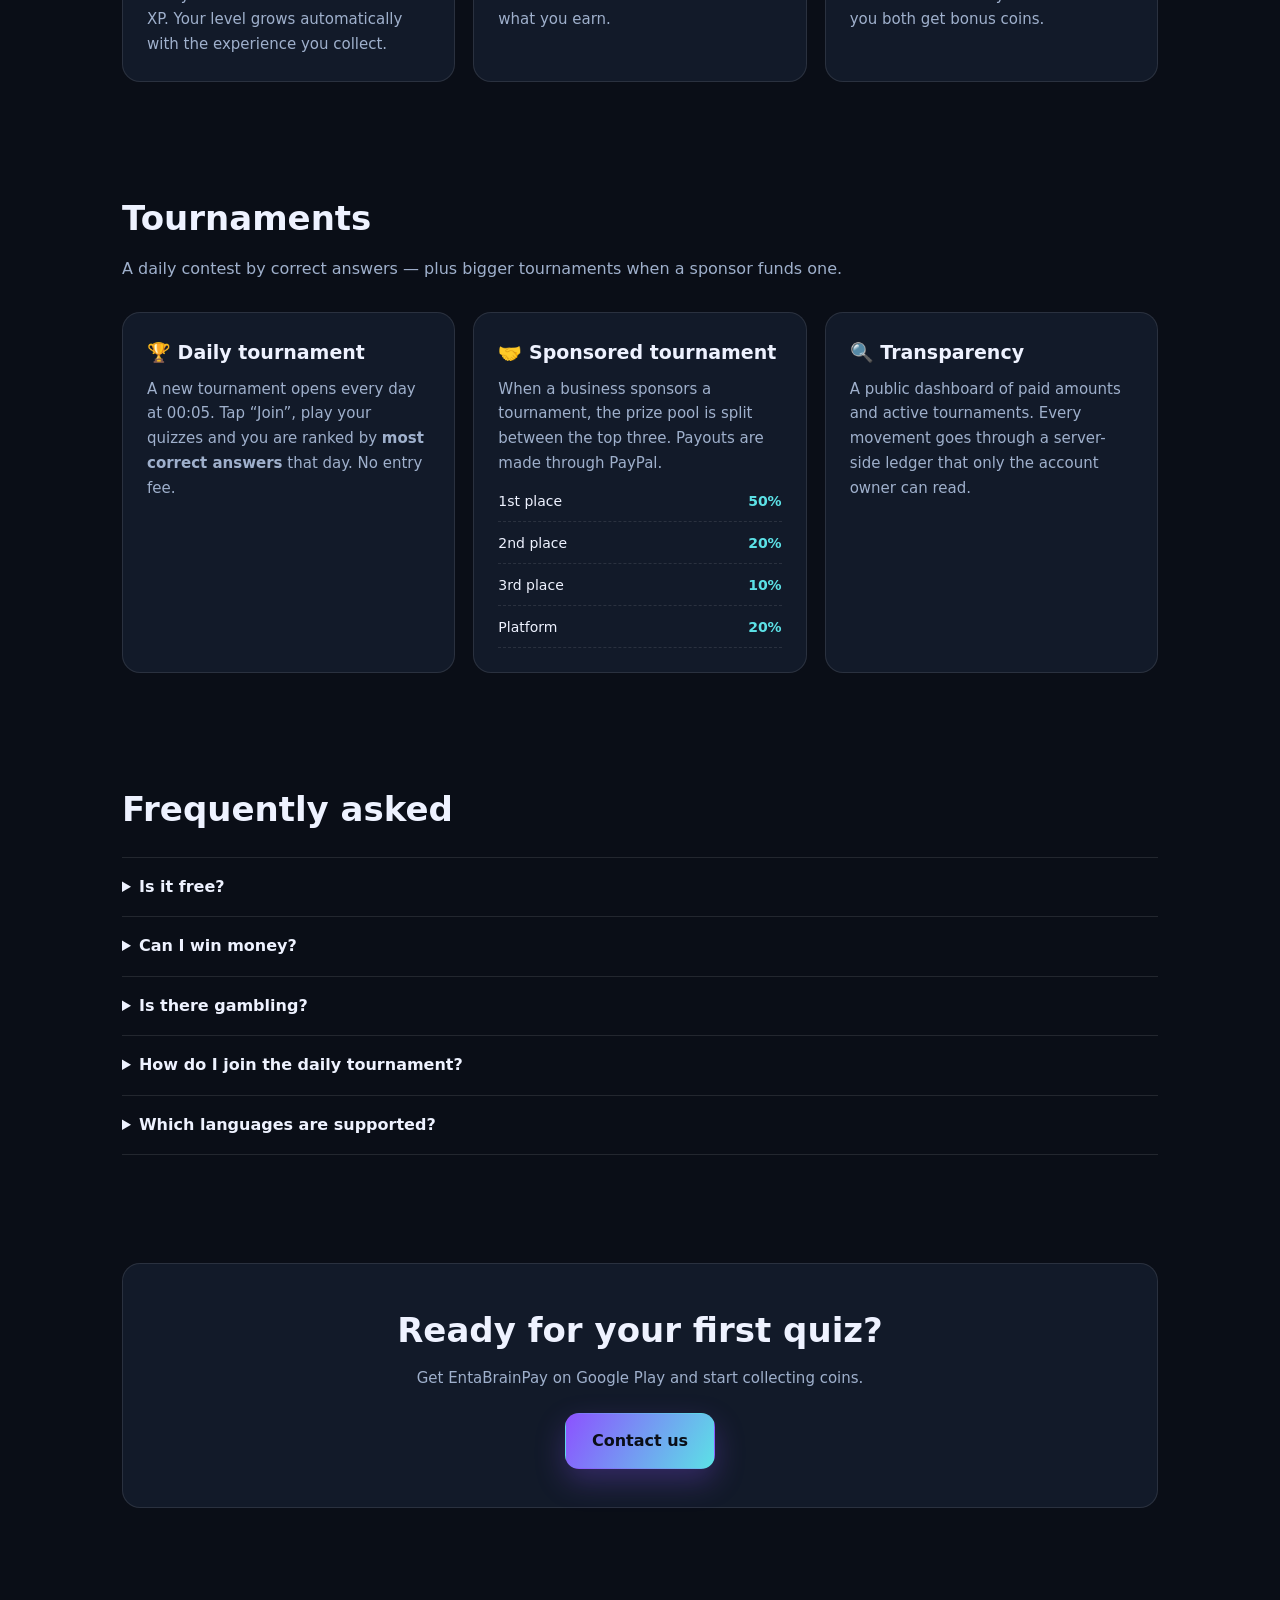
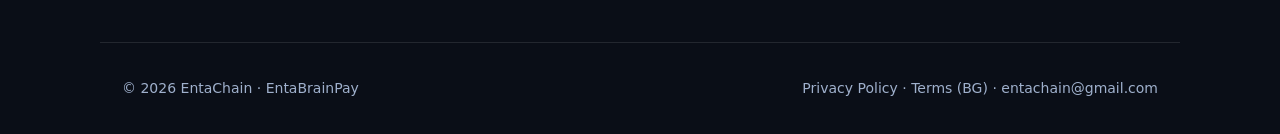
==== commit a4004e4f: "feat(site): езиков превключвател BG/EN с авто-засичане - lang.js: сменя езика, помни избора в localS" ====
--- a/index.html
+++ b/index.html
@@ -7,6 +7,9 @@
 <meta name="description" content="EntaBrainPay е безплатна куиз игра: отговаряй вярно, трупай монети и XP, качвай нива и се състезавай в дневни турнири. Без залози и без хазарт.">
 <meta name="theme-color" content="#0a0e17">
 <link rel="canonical" href="https://entachain.github.io/entachain/">
+<link rel="alternate" hreflang="bg" href="https://entachain.github.io/entachain/">
+<link rel="alternate" hreflang="en" href="https://entachain.github.io/entachain/en.html">
+<link rel="alternate" hreflang="x-default" href="https://entachain.github.io/entachain/en.html">
 <link rel="icon" type="image/png" href="media/icon.png">
 <meta property="og:type" content="website">
 <meta property="og:url" content="https://entachain.github.io/entachain/">
@@ -18,6 +21,7 @@
 <meta name="twitter:title" content="EntaBrainPay — куиз игри с монети, нива и дневни турнири">
 <meta name="twitter:description" content="EntaBrainPay е безплатна куиз игра: отговаряй вярно, трупай монети и XP, качвай нива и се състезавай в дневни турнири. Без залози и без хазарт.">
 <link rel="stylesheet" href="style.css">
+<script src="lang.js" defer></script>
 
 </head>
 <body>
--- a/style.css
+++ b/style.css
@@ -96,3 +96,9 @@
   .hero{padding:56px 0 36px}
   footer{flex-direction:column}
 }
+
+/* Езиков превключвател BG / EN — добавя се от lang.js */
+.lang-switch{display:inline-flex;align-items:center;border:1px solid rgba(255,255,255,.25);border-radius:999px;overflow:hidden}
+.lang-switch a{padding:3px 10px;font-size:13px;font-weight:700;letter-spacing:.4px;color:rgba(255,255,255,.75)}
+.lang-switch a:hover{background:rgba(255,255,255,.1);text-decoration:none}
+.lang-switch a.is-active{background:var(--cyan);color:#0a0e17}
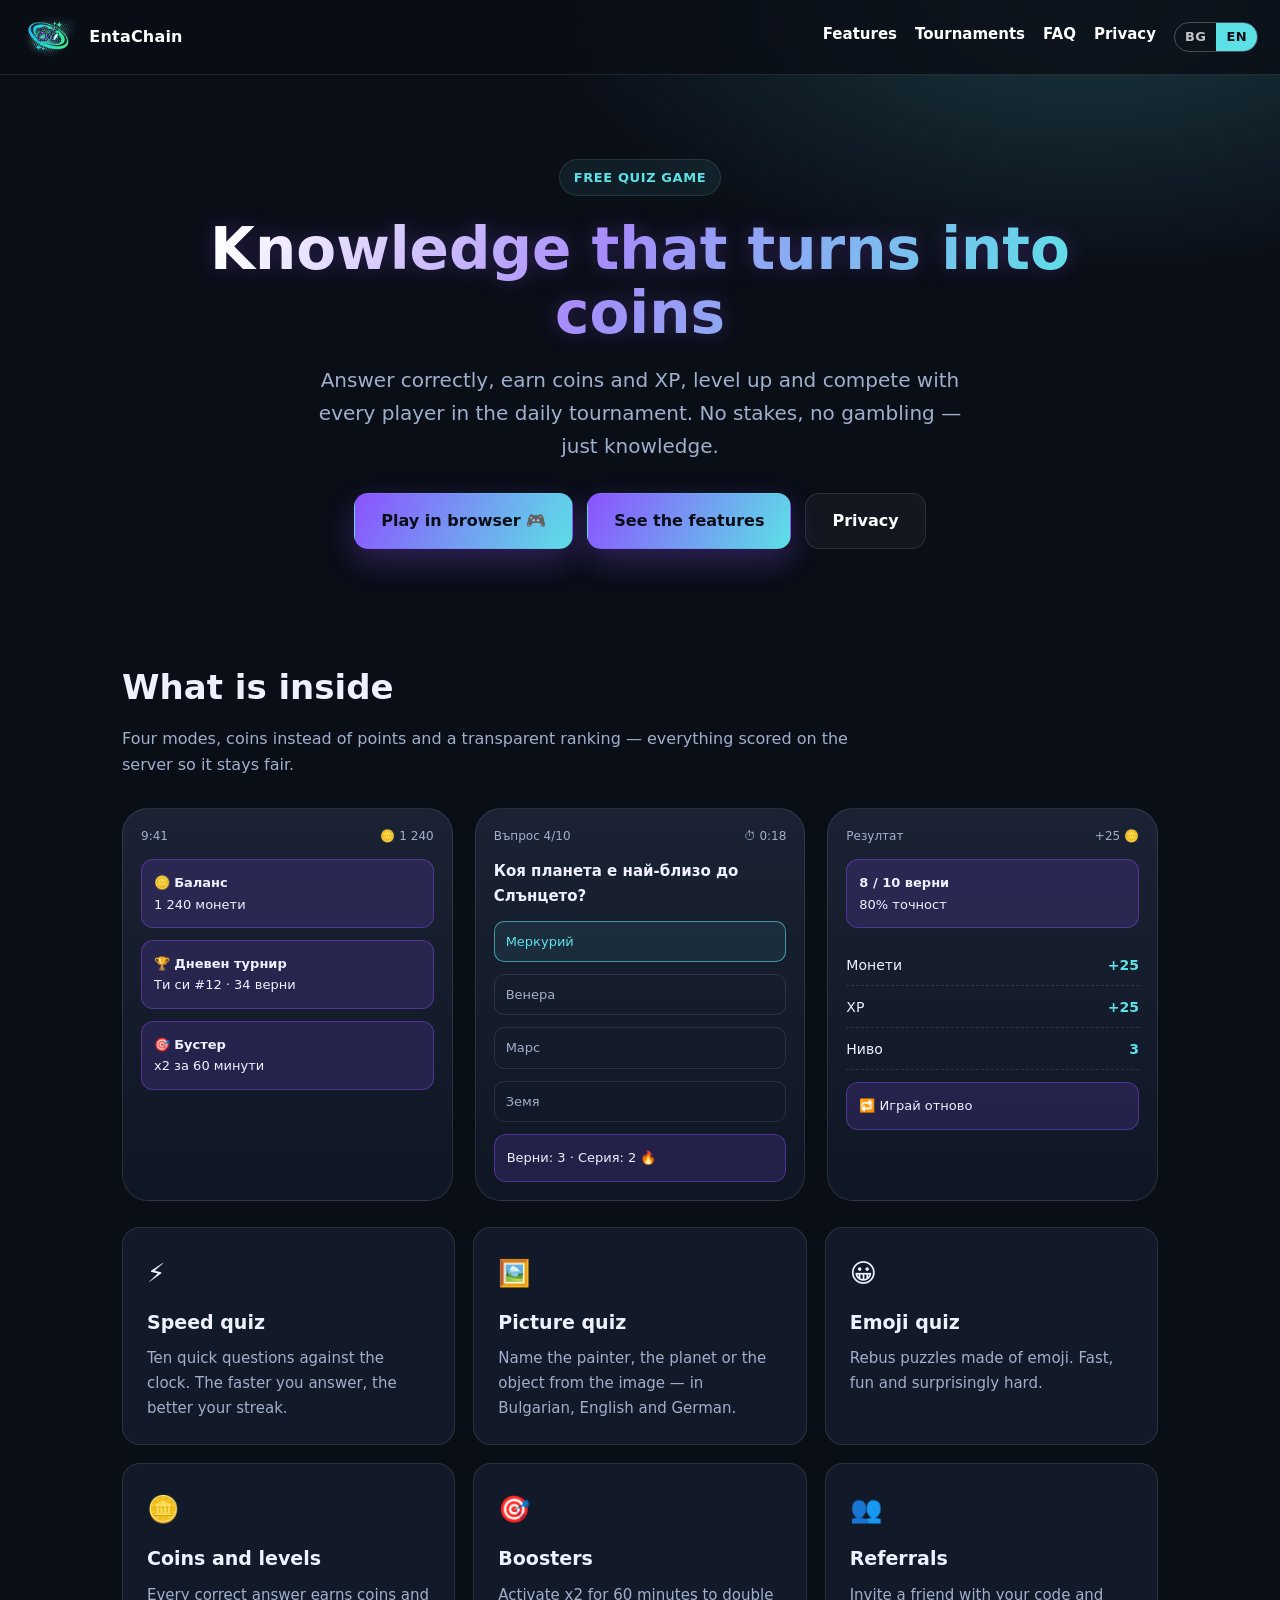
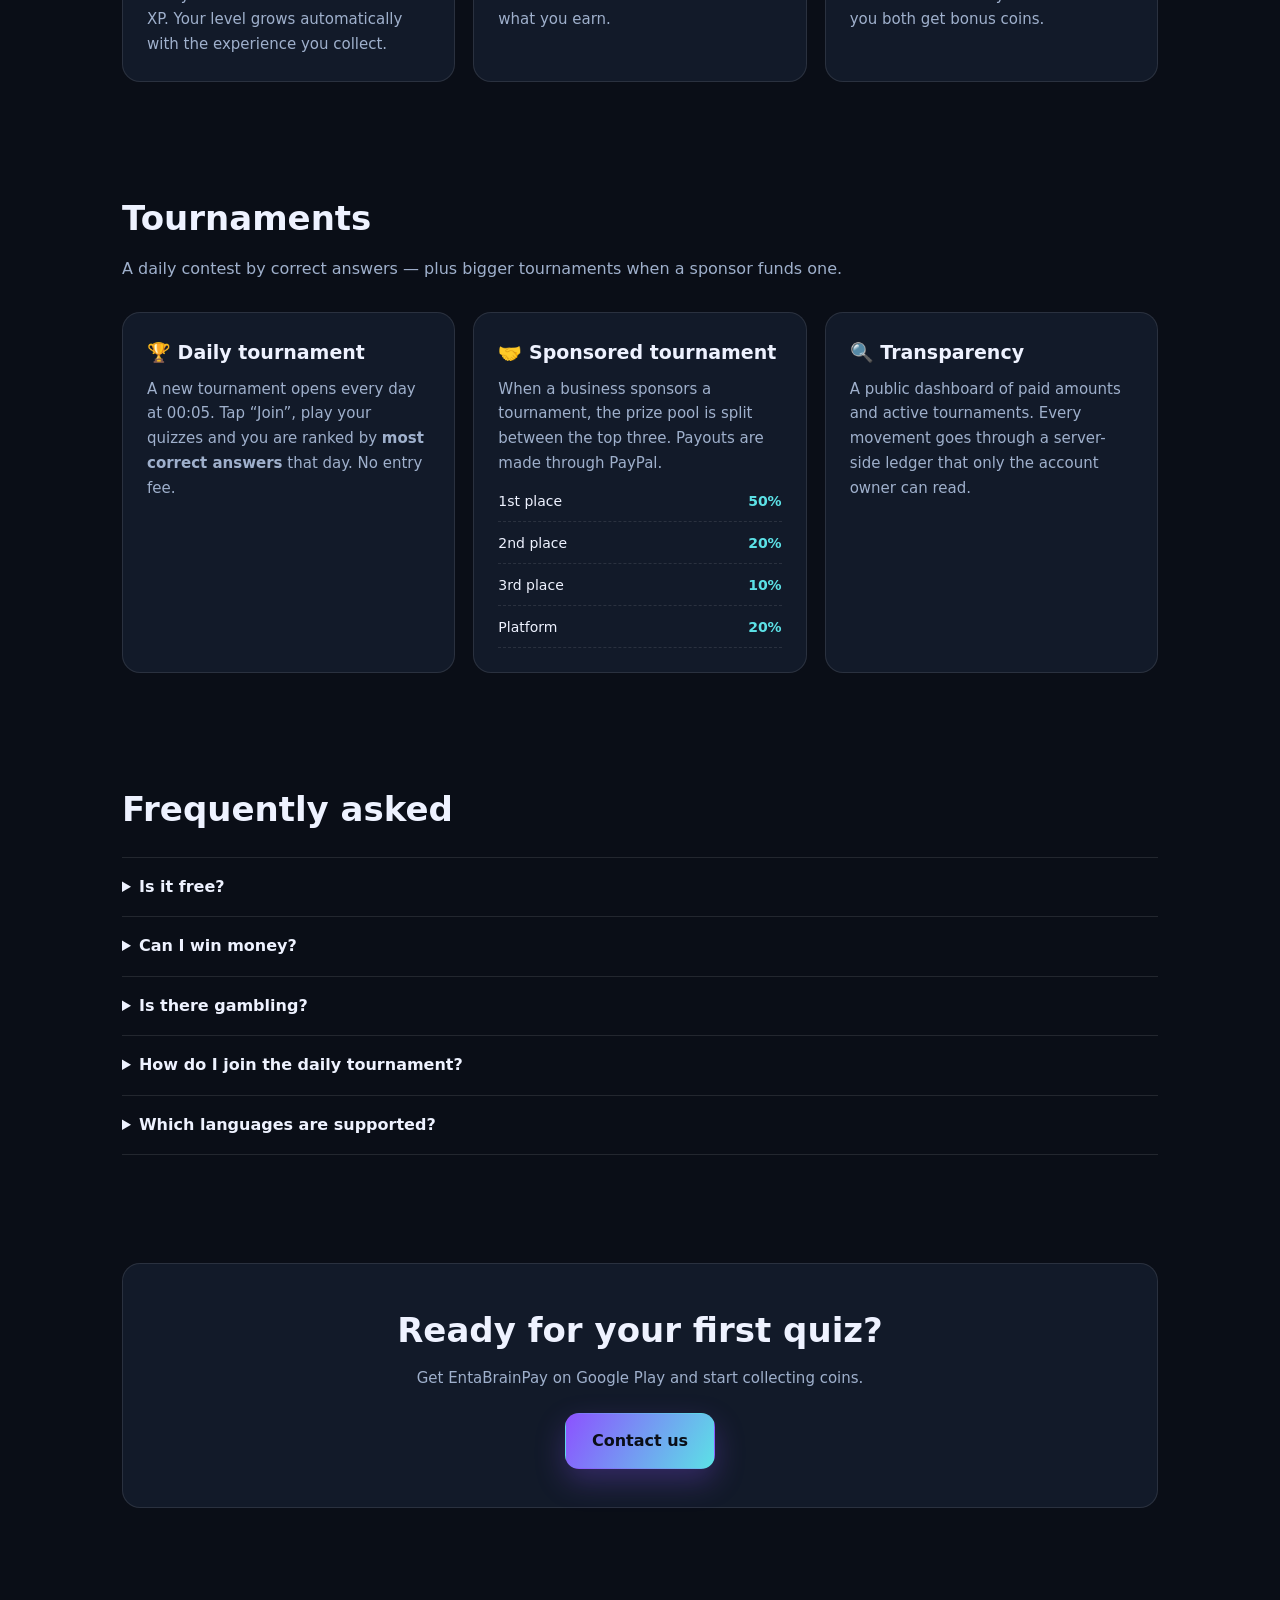
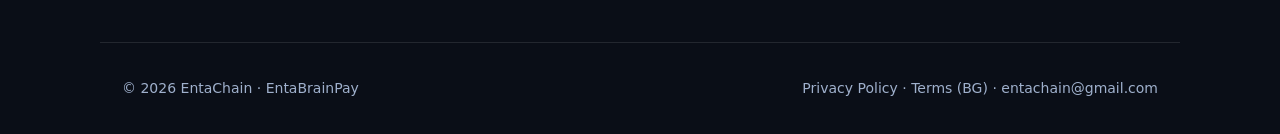
==== commit 86638482: "feat(site): линк към браузърната версия на /play/" ====
--- a/index.html
+++ b/index.html
@@ -42,9 +42,11 @@
   <h1>Знание, което се превръща в монети</h1>
   <p>Отговаряй вярно, трупай монети и XP, качвай нива и се състезавай с всички играчи в дневния турнир. Без залози, без хазарт — само знания.</p>
   <div class="cta">
-    <a class="btn btn-primary" href="#features">Виж възможностите</a>
+    <a class="btn btn-primary" href="play/">Играй в браузър 🎮</a>
+    <a class="btn btn-ghost" href="#features">Виж възможностите</a>
     <a class="btn btn-ghost" href="privacy.html">Поверителност</a>
   </div>
+  <p style="margin-top:14px;font-size:14px;opacity:.75">Работи и на компютър, без инсталация.</p>
 </section>
 
 <section id="features">
